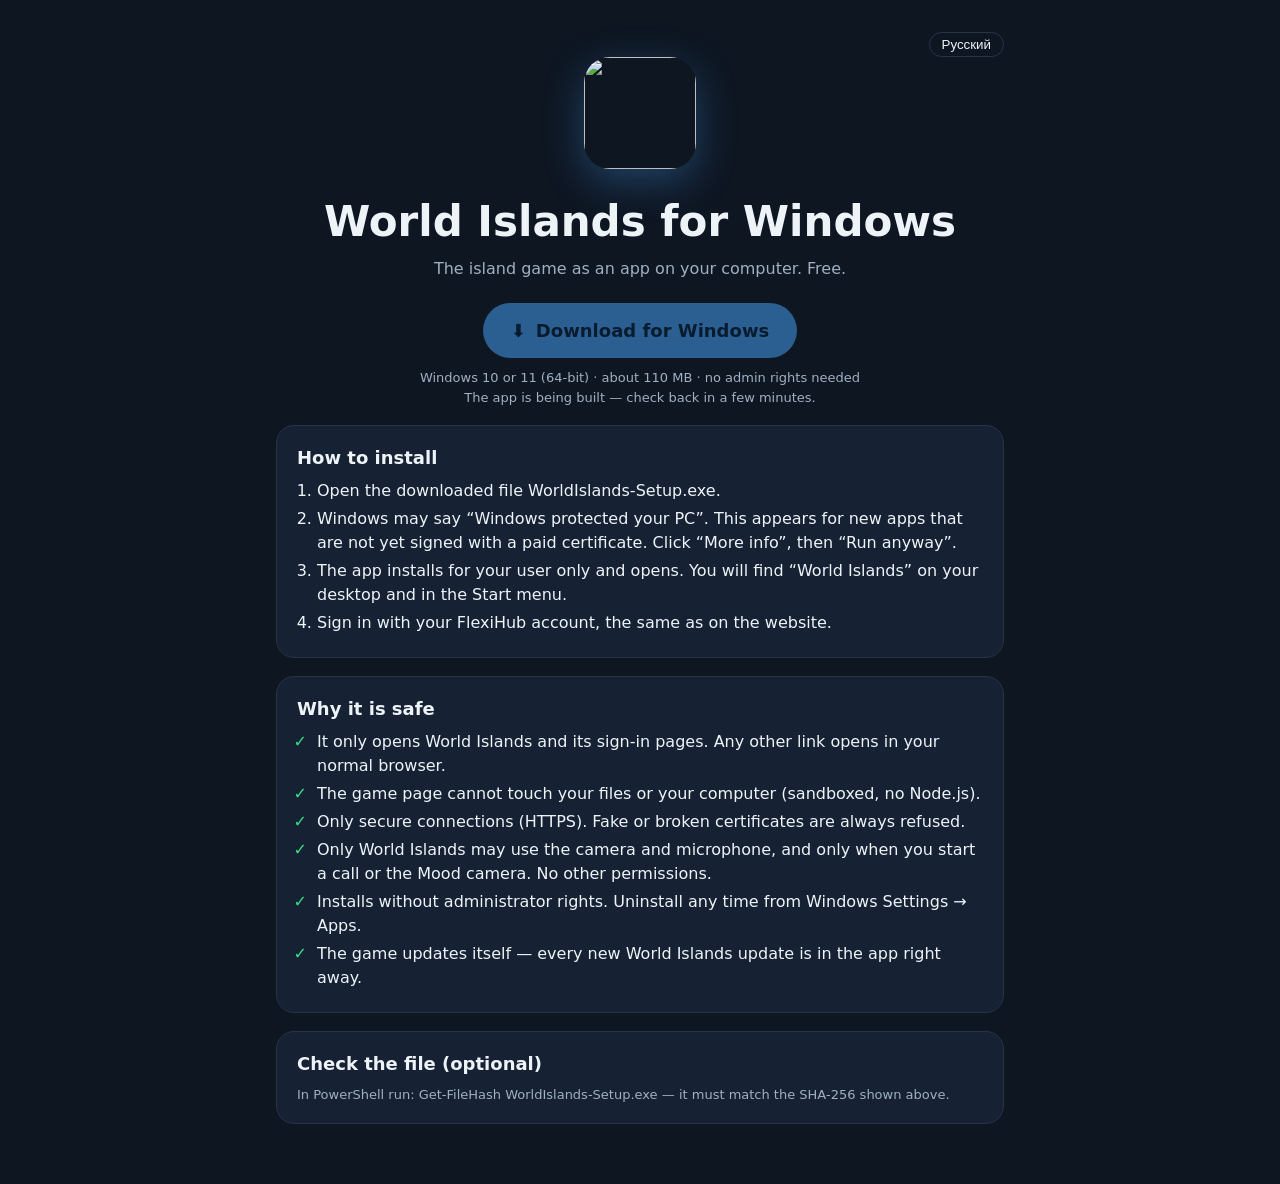
==== public/download.html @ 7c6dff48 "Bots dance properly; download page for the Windows app; menu link Co-Authored-By: Claude Opus 5.5 <n" ====
<!doctype html>
<html lang="en">
<head>
<meta charset="utf-8"><meta name="viewport" content="width=device-width, initial-scale=1">
<title>World Islands for Windows</title>
<meta name="description" content="Download World Islands for Windows 10 and 11. Free, safe, no admin rights needed.">
<link rel="icon" href="/img/favicon.png">
<style>
:root { --bg: #0e1622; --ink: #eef3f8; --muted: #9fb0c2; --card: #162233; --line: #263449; --accent: #4aa8ff; --ok: #3ddc84; }
* { box-sizing: border-box; } body { margin: 0; background: var(--bg); color: var(--ink); font-family: system-ui, 'Segoe UI', Roboto, sans-serif; line-height: 1.5; }
main { max-width: 760px; margin: 0 auto; padding: 32px 16px 60px; }
.hero { text-align: center; } .hero img { width: 112px; height: 112px; border-radius: 26px; box-shadow: 0 12px 40px rgba(74,168,255,.3); }
h1 { font-size: clamp(28px, 6vw, 42px); margin: 14px 0 4px; } .sub { color: var(--muted); margin: 0 0 22px; }
.btn { display: inline-flex; align-items: center; gap: 10px; background: var(--accent); color: #06223d; font-weight: 800; font-size: 18px; padding: 14px 28px; border-radius: 999px; text-decoration: none; }
.btn[aria-disabled=true] { opacity: .5; pointer-events: none; }
.small { color: var(--muted); font-size: 13px; margin-top: 10px; word-break: break-all; }
.card { background: var(--card); border: 1px solid var(--line); border-radius: 18px; padding: 18px 20px; margin-top: 18px; }
.card h2 { font-size: 18px; margin: 0 0 8px; } ol, ul { margin: 0; padding-left: 20px; } li { margin: 4px 0; }
.ok li::marker { content: '✓  '; color: var(--ok); }
code { background: #0b1220; padding: 2px 6px; border-radius: 6px; }
.lang { text-align: right; } .lang button { background: none; border: 1px solid var(--line); color: var(--ink); border-radius: 999px; padding: 4px 12px; cursor: pointer; }
</style>
</head>
<body><main>
<div class="lang"><button id="lang">Русский</button></div>
<div class="hero">
  <img src="/img/logo-192.png" alt="">
  <h1 data-t="title">World Islands for Windows</h1>
  <p class="sub" data-t="sub">The island game as an app on your computer. Free.</p>
  <a class="btn" id="dl" href="/download/WorldIslands-Setup.exe" download>⬇ <span data-t="btn">Download for Windows</span></a>
  <p class="small"><span data-t="req">Windows 10 or 11 (64-bit) · about 110 MB · no admin rights needed</span><br><span id="sum"></span></p>
</div>
<div class="card"><h2 data-t="howT">How to install</h2><ol>
  <li data-t="h1">Open the downloaded file <code>WorldIslands-Setup.exe</code>.</li>
  <li data-t="h2">Windows may say “Windows protected your PC”. This appears for new apps that are not yet signed with a paid certificate. Click “More info”, then “Run anyway”.</li>
  <li data-t="h3">The app installs for your user only and opens. You will find “World Islands” on your desktop and in the Start menu.</li>
  <li data-t="h4">Sign in with your FlexiHub account, the same as on the website.</li>
</ol></div>
<div class="card"><h2 data-t="secT">Why it is safe</h2><ul class="ok">
  <li data-t="s1">It only opens World Islands and its sign-in pages. Any other link opens in your normal browser.</li>
  <li data-t="s2">The game page cannot touch your files or your computer (sandboxed, no Node.js).</li>
  <li data-t="s3">Only secure connections (HTTPS). Fake or broken certificates are always refused.</li>
  <li data-t="s4">Only World Islands may use the camera and microphone, and only when you start a call or the Mood camera. No other permissions.</li>
  <li data-t="s5">Installs without administrator rights. Uninstall any time from Windows Settings → Apps.</li>
  <li data-t="s6">The game updates itself — every new World Islands update is in the app right away.</li>
</ul></div>
<div class="card"><h2 data-t="chkT">Check the file (optional)</h2><p class="small" style="margin:0" data-t="chk">In PowerShell run: Get-FileHash WorldIslands-Setup.exe — it must match the SHA-256 shown above.</p></div>
</main>
<script>
const RU = { title: 'World Islands для Windows', sub: 'Игра про острова — как приложение на компьютере. Бесплатно.', btn: 'Скачать для Windows', req: 'Windows 10 или 11 (64-бит) · около 110 МБ · права администратора не нужны',
  howT: 'Как установить', h1: 'Открой скачанный файл WorldIslands-Setup.exe.', h2: 'Windows может написать «Система Windows защитила ваш компьютер». Так бывает с новыми приложениями без платной подписи. Нажми «Подробнее», затем «Выполнить в любом случае».', h3: 'Приложение установится только для тебя и откроется. Ярлык «World Islands» появится на рабочем столе и в меню Пуск.', h4: 'Войди через аккаунт FlexiHub — так же, как на сайте.',
  secT: 'Почему это безопасно', s1: 'Открывает только World Islands и страницы входа. Остальные ссылки открываются в обычном браузере.', s2: 'Страница игры не имеет доступа к твоим файлам и компьютеру (песочница, без Node.js).', s3: 'Только защищённые соединения (HTTPS). Поддельные сертификаты всегда отклоняются.', s4: 'Камеру и микрофон может использовать только World Islands — и только когда ты звонишь или включаешь камеру настроения.', s5: 'Устанавливается без прав администратора. Удалить можно в Параметры → Приложения.', s6: 'Игра обновляется сама — все новые обновления сразу в приложении.',
  chkT: 'Проверить файл (по желанию)', chk: 'В PowerShell выполни: Get-FileHash WorldIslands-Setup.exe — значение должно совпасть с SHA-256 выше.' };
const EN = {}; document.querySelectorAll('[data-t]').forEach(e => EN[e.dataset.t] = e.textContent);
let ru = /^ru/i.test(navigator.language); const apply = () => { document.querySelectorAll('[data-t]').forEach(e => e.textContent = (ru ? RU : EN)[e.dataset.t]); document.getElementById('lang').textContent = ru ? 'English' : 'Русский'; document.documentElement.lang = ru ? 'ru' : 'en'; };
document.getElementById('lang').onclick = () => { ru = !ru; apply(); }; apply();
fetch('/download/WorldIslands-Setup.sha256.txt', { cache: 'no-store' }).then(r => r.ok ? r.text() : Promise.reject()).then(t => { t = t.trim(); if (!/^[0-9a-f]{64}$/.test(t)) throw 0; document.getElementById('sum').textContent = 'SHA-256: ' + t; })
  .catch(() => { const b = document.getElementById('dl'); b.setAttribute('aria-disabled', 'true'); document.getElementById('sum').textContent = ru ? 'Приложение собирается, загляни через несколько минут.' : 'The app is being built — check back in a few minutes.'; });
</script>
</body></html>
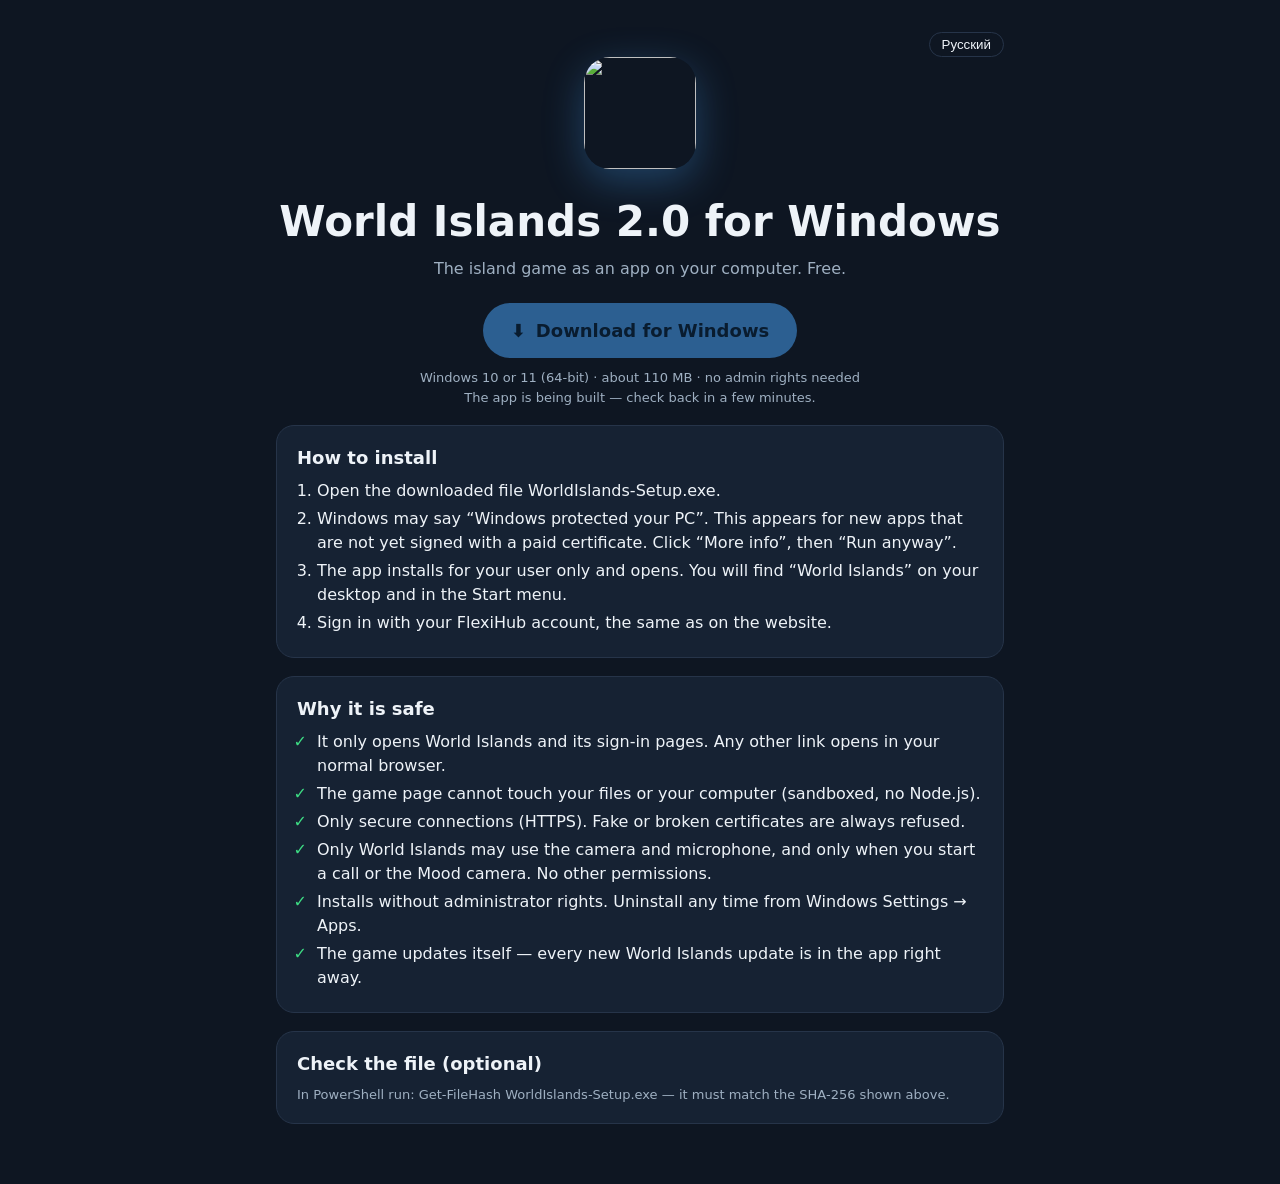
==== commit 521e20b1: "World Islands 2.0: up to 3 shows at once, UFO and foam shows, more admin fun, What's new screen Co-A" ====
--- a/public/download.html
+++ b/public/download.html
@@ -2,7 +2,7 @@
 <html lang="en">
 <head>
 <meta charset="utf-8"><meta name="viewport" content="width=device-width, initial-scale=1">
-<title>World Islands for Windows</title>
+<title>World Islands 2.0 for Windows</title>
 <meta name="description" content="Download World Islands for Windows 10 and 11. Free, safe, no admin rights needed.">
 <link rel="icon" href="/img/favicon.png">
 <style>
@@ -25,9 +25,9 @@
 <div class="lang"><button id="lang">Русский</button></div>
 <div class="hero">
   <img src="/img/logo-192.png" alt="">
-  <h1 data-t="title">World Islands for Windows</h1>
+  <h1 data-t="title">World Islands 2.0 for Windows</h1>
   <p class="sub" data-t="sub">The island game as an app on your computer. Free.</p>
-  <a class="btn" id="dl" href="/download/WorldIslands-Setup.exe" download>⬇ <span data-t="btn">Download for Windows</span></a>
+  <a class="btn" id="dl" href="https://github.com/erdanthecoder/copilot/releases/download/windows-app/WorldIslands-Setup.exe">⬇ <span data-t="btn">Download for Windows</span></a>
   <p class="small"><span data-t="req">Windows 10 or 11 (64-bit) · about 110 MB · no admin rights needed</span><br><span id="sum"></span></p>
 </div>
 <div class="card"><h2 data-t="howT">How to install</h2><ol>
@@ -47,7 +47,7 @@
 <div class="card"><h2 data-t="chkT">Check the file (optional)</h2><p class="small" style="margin:0" data-t="chk">In PowerShell run: Get-FileHash WorldIslands-Setup.exe — it must match the SHA-256 shown above.</p></div>
 </main>
 <script>
-const RU = { title: 'World Islands для Windows', sub: 'Игра про острова — как приложение на компьютере. Бесплатно.', btn: 'Скачать для Windows', req: 'Windows 10 или 11 (64-бит) · около 110 МБ · права администратора не нужны',
+const RU = { title: 'World Islands 2.0 для Windows', sub: 'Игра про острова — как приложение на компьютере. Бесплатно.', btn: 'Скачать для Windows', req: 'Windows 10 или 11 (64-бит) · около 110 МБ · права администратора не нужны',
   howT: 'Как установить', h1: 'Открой скачанный файл WorldIslands-Setup.exe.', h2: 'Windows может написать «Система Windows защитила ваш компьютер». Так бывает с новыми приложениями без платной подписи. Нажми «Подробнее», затем «Выполнить в любом случае».', h3: 'Приложение установится только для тебя и откроется. Ярлык «World Islands» появится на рабочем столе и в меню Пуск.', h4: 'Войди через аккаунт FlexiHub — так же, как на сайте.',
   secT: 'Почему это безопасно', s1: 'Открывает только World Islands и страницы входа. Остальные ссылки открываются в обычном браузере.', s2: 'Страница игры не имеет доступа к твоим файлам и компьютеру (песочница, без Node.js).', s3: 'Только защищённые соединения (HTTPS). Поддельные сертификаты всегда отклоняются.', s4: 'Камеру и микрофон может использовать только World Islands — и только когда ты звонишь или включаешь камеру настроения.', s5: 'Устанавливается без прав администратора. Удалить можно в Параметры → Приложения.', s6: 'Игра обновляется сама — все новые обновления сразу в приложении.',
   chkT: 'Проверить файл (по желанию)', chk: 'В PowerShell выполни: Get-FileHash WorldIslands-Setup.exe — значение должно совпасть с SHA-256 выше.' };
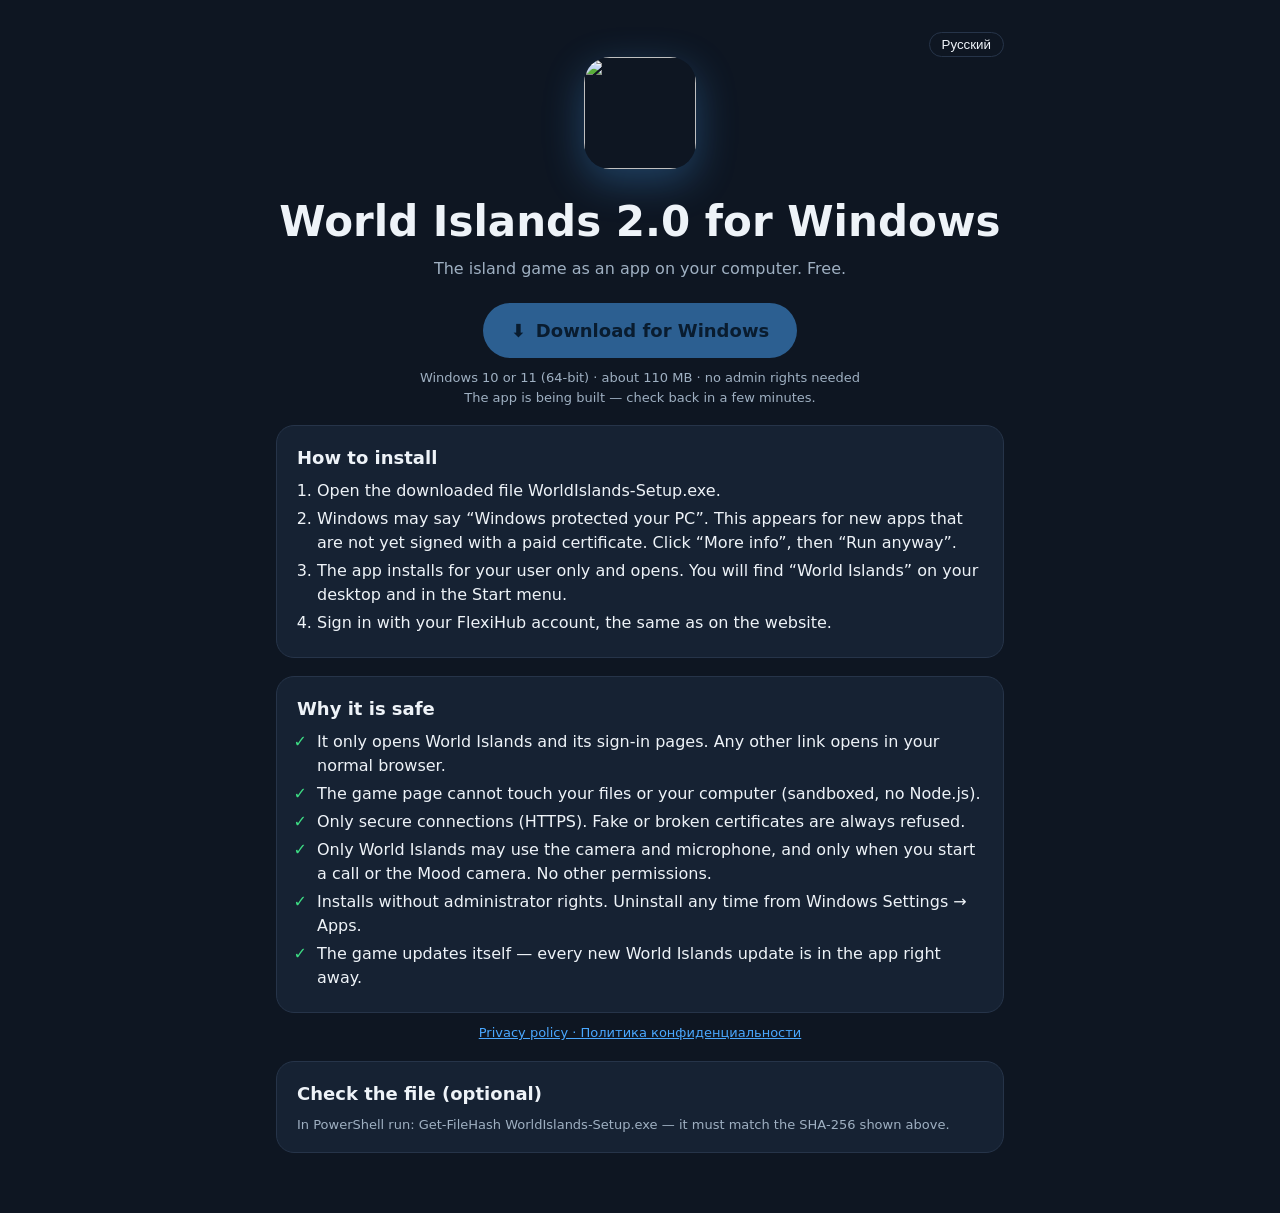
==== commit 42a90584: "Pentagon Mall with shops, café, Job Center and Barista job; faster rendering (static batching, label" ====
--- a/public/download.html
+++ b/public/download.html
@@ -2,7 +2,7 @@
 <html lang="en">
 <head>
 <meta charset="utf-8"><meta name="viewport" content="width=device-width, initial-scale=1">
-<title>World Islands 2.0 for Windows</title>
+<title>World Islands for Windows</title>
 <meta name="description" content="Download World Islands for Windows 10 and 11. Free, safe, no admin rights needed.">
 <link rel="icon" href="/img/favicon.png">
 <style>
@@ -25,7 +25,7 @@
 <div class="lang"><button id="lang">Русский</button></div>
 <div class="hero">
   <img src="/img/logo-192.png" alt="">
-  <h1 data-t="title">World Islands 2.0 for Windows</h1>
+  <h1 data-t="title">World Islands for Windows</h1>
   <p class="sub" data-t="sub">The island game as an app on your computer. Free.</p>
   <a class="btn" id="dl" href="https://github.com/erdanthecoder/copilot/releases/download/windows-app/WorldIslands-Setup.exe">⬇ <span data-t="btn">Download for Windows</span></a>
   <p class="small"><span data-t="req">Windows 10 or 11 (64-bit) · about 110 MB · no admin rights needed</span><br><span id="sum"></span></p>
@@ -44,14 +44,17 @@
   <li data-t="s5">Installs without administrator rights. Uninstall any time from Windows Settings → Apps.</li>
   <li data-t="s6">The game updates itself — every new World Islands update is in the app right away.</li>
 </ul></div>
+<p class="small" style="text-align:center"><a href="/privacy.html" style="color:#4aa8ff">Privacy policy · Политика конфиденциальности</a></p>
 <div class="card"><h2 data-t="chkT">Check the file (optional)</h2><p class="small" style="margin:0" data-t="chk">In PowerShell run: Get-FileHash WorldIslands-Setup.exe — it must match the SHA-256 shown above.</p></div>
 </main>
 <script>
-const RU = { title: 'World Islands 2.0 для Windows', sub: 'Игра про острова — как приложение на компьютере. Бесплатно.', btn: 'Скачать для Windows', req: 'Windows 10 или 11 (64-бит) · около 110 МБ · права администратора не нужны',
+const RU = { title: 'World Islands для Windows', sub: 'Игра про острова — как приложение на компьютере. Бесплатно.', btn: 'Скачать для Windows', req: 'Windows 10 или 11 (64-бит) · около 110 МБ · права администратора не нужны',
   howT: 'Как установить', h1: 'Открой скачанный файл WorldIslands-Setup.exe.', h2: 'Windows может написать «Система Windows защитила ваш компьютер». Так бывает с новыми приложениями без платной подписи. Нажми «Подробнее», затем «Выполнить в любом случае».', h3: 'Приложение установится только для тебя и откроется. Ярлык «World Islands» появится на рабочем столе и в меню Пуск.', h4: 'Войди через аккаунт FlexiHub — так же, как на сайте.',
   secT: 'Почему это безопасно', s1: 'Открывает только World Islands и страницы входа. Остальные ссылки открываются в обычном браузере.', s2: 'Страница игры не имеет доступа к твоим файлам и компьютеру (песочница, без Node.js).', s3: 'Только защищённые соединения (HTTPS). Поддельные сертификаты всегда отклоняются.', s4: 'Камеру и микрофон может использовать только World Islands — и только когда ты звонишь или включаешь камеру настроения.', s5: 'Устанавливается без прав администратора. Удалить можно в Параметры → Приложения.', s6: 'Игра обновляется сама — все новые обновления сразу в приложении.',
   chkT: 'Проверить файл (по желанию)', chk: 'В PowerShell выполни: Get-FileHash WorldIslands-Setup.exe — значение должно совпасть с SHA-256 выше.' };
 const EN = {}; document.querySelectorAll('[data-t]').forEach(e => EN[e.dataset.t] = e.textContent);
+// 2.0 from 10:00 Amman time (07:00 UTC) on 10 Oct 2026
+const V2 = Date.now() >= Date.parse('2026-10-10T07:00:00Z'); if (V2) { RU.title = 'World Islands 2.0 для Windows'; EN.title = 'World Islands 2.0 for Windows'; document.title = 'World Islands 2.0 for Windows'; }
 let ru = /^ru/i.test(navigator.language); const apply = () => { document.querySelectorAll('[data-t]').forEach(e => e.textContent = (ru ? RU : EN)[e.dataset.t]); document.getElementById('lang').textContent = ru ? 'English' : 'Русский'; document.documentElement.lang = ru ? 'ru' : 'en'; };
 document.getElementById('lang').onclick = () => { ru = !ru; apply(); }; apply();
 fetch('/download/WorldIslands-Setup.sha256.txt', { cache: 'no-store' }).then(r => r.ok ? r.text() : Promise.reject()).then(t => { t = t.trim(); if (!/^[0-9a-f]{64}$/.test(t)) throw 0; document.getElementById('sum').textContent = 'SHA-256: ' + t; })
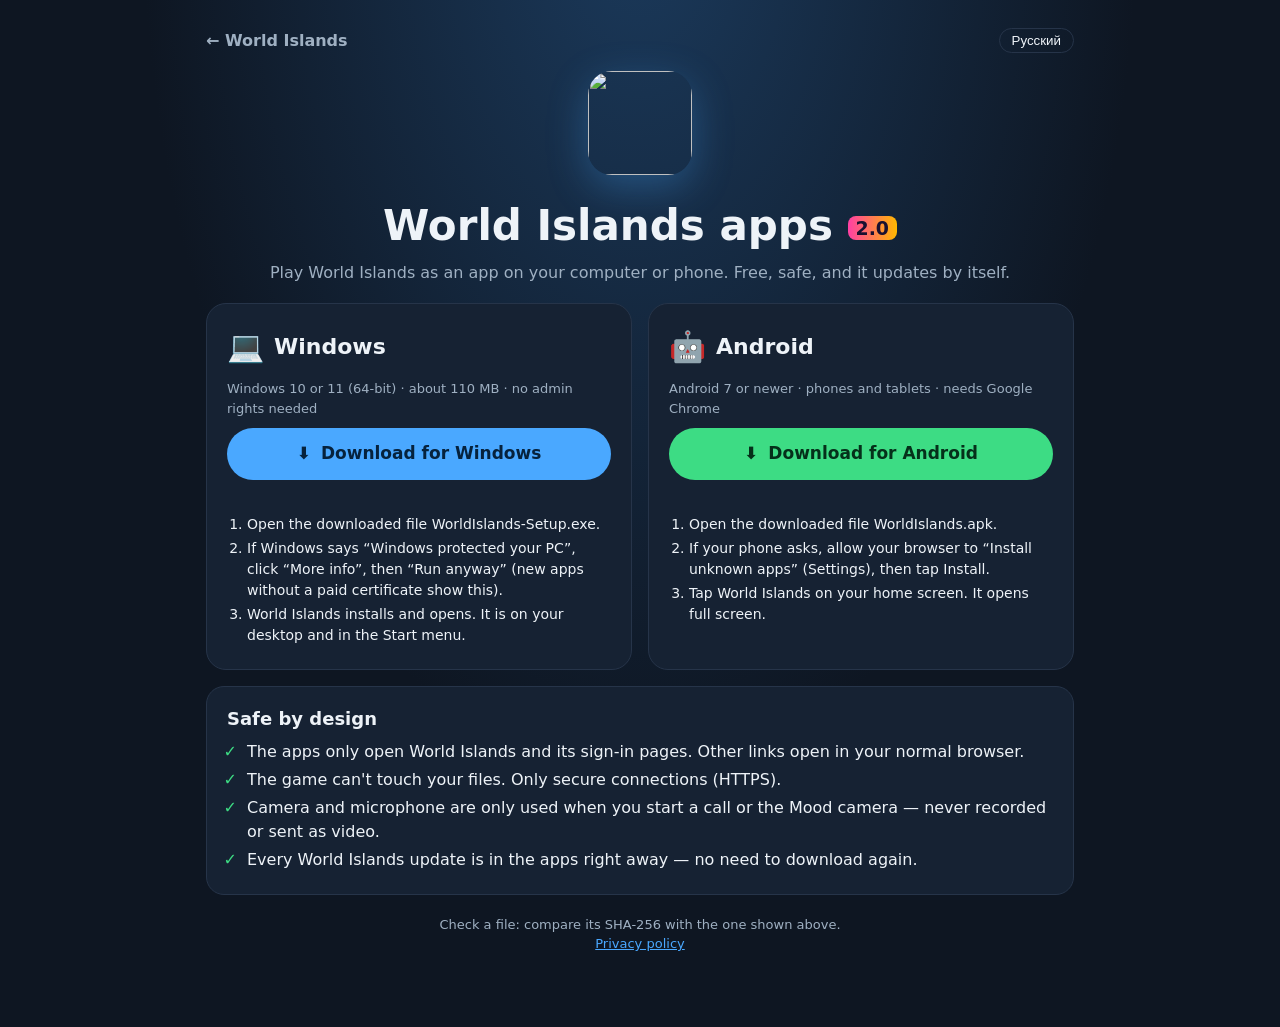
==== commit 6c73652a: "Apps download page for Windows and Android (served from world-islands.web.app); Apps menu link; Flex" ====
--- a/public/download.html
+++ b/public/download.html
@@ -2,62 +2,80 @@
 <html lang="en">
 <head>
 <meta charset="utf-8"><meta name="viewport" content="width=device-width, initial-scale=1">
-<title>World Islands for Windows</title>
-<meta name="description" content="Download World Islands for Windows 10 and 11. Free, safe, no admin rights needed.">
+<title>World Islands apps — Windows and Android</title>
+<meta name="description" content="Download World Islands for Windows 10/11 and Android. Free and safe.">
 <link rel="icon" href="/img/favicon.png">
 <style>
 :root { --bg: #0e1622; --ink: #eef3f8; --muted: #9fb0c2; --card: #162233; --line: #263449; --accent: #4aa8ff; --ok: #3ddc84; }
-* { box-sizing: border-box; } body { margin: 0; background: var(--bg); color: var(--ink); font-family: system-ui, 'Segoe UI', Roboto, sans-serif; line-height: 1.5; }
-main { max-width: 760px; margin: 0 auto; padding: 32px 16px 60px; }
-.hero { text-align: center; } .hero img { width: 112px; height: 112px; border-radius: 26px; box-shadow: 0 12px 40px rgba(74,168,255,.3); }
-h1 { font-size: clamp(28px, 6vw, 42px); margin: 14px 0 4px; } .sub { color: var(--muted); margin: 0 0 22px; }
-.btn { display: inline-flex; align-items: center; gap: 10px; background: var(--accent); color: #06223d; font-weight: 800; font-size: 18px; padding: 14px 28px; border-radius: 999px; text-decoration: none; }
-.btn[aria-disabled=true] { opacity: .5; pointer-events: none; }
-.small { color: var(--muted); font-size: 13px; margin-top: 10px; word-break: break-all; }
-.card { background: var(--card); border: 1px solid var(--line); border-radius: 18px; padding: 18px 20px; margin-top: 18px; }
-.card h2 { font-size: 18px; margin: 0 0 8px; } ol, ul { margin: 0; padding-left: 20px; } li { margin: 4px 0; }
+* { box-sizing: border-box; } body { margin: 0; background: radial-gradient(ellipse at 50% -10%, #1b3a5c 0%, #0e1622 55%); color: var(--ink); font-family: system-ui, 'Segoe UI', Roboto, sans-serif; line-height: 1.5; min-height: 100vh; }
+main { max-width: 900px; margin: 0 auto; padding: 28px 16px 60px; }
+.top { display: flex; justify-content: space-between; align-items: center; } .top a { color: var(--muted); text-decoration: none; font-weight: 700; }
+.lang button { background: none; border: 1px solid var(--line); color: var(--ink); border-radius: 999px; padding: 4px 12px; cursor: pointer; }
+.hero { text-align: center; margin: 18px 0 8px; } .hero img { width: 104px; height: 104px; border-radius: 24px; box-shadow: 0 12px 40px rgba(74,168,255,.3); }
+h1 { font-size: clamp(28px, 6vw, 42px); margin: 12px 0 4px; } h1 .v2 { font-size: .45em; background: linear-gradient(90deg,#ff3fa4,#ffb800); color: #1a1030; border-radius: 8px; padding: 1px 8px; vertical-align: middle; }
+.sub { color: var(--muted); margin: 0 0 18px; }
+.apps { display: grid; grid-template-columns: repeat(auto-fit, minmax(280px, 1fr)); gap: 16px; }
+.app { background: var(--card); border: 1px solid var(--line); border-radius: 20px; padding: 20px; display: flex; flex-direction: column; gap: 10px; }
+.app.mine { border-color: var(--accent); box-shadow: 0 0 0 2px rgba(74,168,255,.25); }
+.app h2 { margin: 0; font-size: 22px; display: flex; align-items: center; gap: 10px; } .app h2 span { font-size: 30px; }
+.req { color: var(--muted); font-size: 13px; margin: 0; }
+.btn { display: inline-flex; justify-content: center; align-items: center; gap: 10px; background: var(--accent); color: #06223d; font-weight: 800; font-size: 17px; padding: 13px 22px; border-radius: 999px; text-decoration: none; }
+.btn.and { background: var(--ok); color: #05301a; }
+.sum { color: var(--muted); font-size: 11px; word-break: break-all; margin: 0; min-height: 1em; }
+.app ol { margin: 0; padding-left: 20px; font-size: 14px; } .app li { margin: 3px 0; }
+.card { background: var(--card); border: 1px solid var(--line); border-radius: 18px; padding: 18px 20px; margin-top: 16px; }
+.card h2 { font-size: 18px; margin: 0 0 8px; } ul { margin: 0; padding-left: 20px; } li { margin: 4px 0; }
 .ok li::marker { content: '✓  '; color: var(--ok); }
-code { background: #0b1220; padding: 2px 6px; border-radius: 6px; }
-.lang { text-align: right; } .lang button { background: none; border: 1px solid var(--line); color: var(--ink); border-radius: 999px; padding: 4px 12px; cursor: pointer; }
+.foot { text-align: center; color: var(--muted); font-size: 13px; margin-top: 20px; } .foot a { color: var(--accent); }
 </style>
 </head>
 <body><main>
-<div class="lang"><button id="lang">Русский</button></div>
+<div class="top"><a href="/">← World Islands</a><div class="lang"><button id="lang">Русский</button></div></div>
 <div class="hero">
   <img src="/img/logo-192.png" alt="">
-  <h1 data-t="title">World Islands for Windows</h1>
-  <p class="sub" data-t="sub">The island game as an app on your computer. Free.</p>
-  <a class="btn" id="dl" href="https://github.com/erdanthecoder/copilot/releases/download/windows-app/WorldIslands-Setup.exe">⬇ <span data-t="btn">Download for Windows</span></a>
-  <p class="small"><span data-t="req">Windows 10 or 11 (64-bit) · about 110 MB · no admin rights needed</span><br><span id="sum"></span></p>
+  <h1><span data-t="title">World Islands apps</span> <span class="v2">2.0</span></h1>
+  <p class="sub" data-t="sub">Play World Islands as an app on your computer or phone. Free, safe, and it updates by itself.</p>
 </div>
-<div class="card"><h2 data-t="howT">How to install</h2><ol>
-  <li data-t="h1">Open the downloaded file <code>WorldIslands-Setup.exe</code>.</li>
-  <li data-t="h2">Windows may say “Windows protected your PC”. This appears for new apps that are not yet signed with a paid certificate. Click “More info”, then “Run anyway”.</li>
-  <li data-t="h3">The app installs for your user only and opens. You will find “World Islands” on your desktop and in the Start menu.</li>
-  <li data-t="h4">Sign in with your FlexiHub account, the same as on the website.</li>
-</ol></div>
-<div class="card"><h2 data-t="secT">Why it is safe</h2><ul class="ok">
-  <li data-t="s1">It only opens World Islands and its sign-in pages. Any other link opens in your normal browser.</li>
-  <li data-t="s2">The game page cannot touch your files or your computer (sandboxed, no Node.js).</li>
-  <li data-t="s3">Only secure connections (HTTPS). Fake or broken certificates are always refused.</li>
-  <li data-t="s4">Only World Islands may use the camera and microphone, and only when you start a call or the Mood camera. No other permissions.</li>
-  <li data-t="s5">Installs without administrator rights. Uninstall any time from Windows Settings → Apps.</li>
-  <li data-t="s6">The game updates itself — every new World Islands update is in the app right away.</li>
+<div class="apps" id="apps">
+  <section class="app" id="win">
+    <h2><span>💻</span> Windows</h2>
+    <p class="req" data-t="winReq">Windows 10 or 11 (64-bit) · about 110 MB · no admin rights needed</p>
+    <a class="btn" href="/download/windows">⬇ <span data-t="winBtn">Download for Windows</span></a>
+    <p class="sum" id="sumWin"></p>
+    <ol><li data-t="w1">Open the downloaded file WorldIslands-Setup.exe.</li><li data-t="w2">If Windows says “Windows protected your PC”, click “More info”, then “Run anyway” (new apps without a paid certificate show this).</li><li data-t="w3">World Islands installs and opens. It is on your desktop and in the Start menu.</li></ol>
+  </section>
+  <section class="app" id="and">
+    <h2><span>🤖</span> Android</h2>
+    <p class="req" data-t="andReq">Android 7 or newer · phones and tablets · needs Google Chrome</p>
+    <a class="btn and" href="/download/android">⬇ <span data-t="andBtn">Download for Android</span></a>
+    <p class="sum" id="sumAnd"></p>
+    <ol><li data-t="a1">Open the downloaded file WorldIslands.apk.</li><li data-t="a2">If your phone asks, allow your browser to “Install unknown apps” (Settings), then tap Install.</li><li data-t="a3">Tap World Islands on your home screen. It opens full screen.</li></ol>
+  </section>
+</div>
+<div class="card"><h2 data-t="secT">Safe by design</h2><ul class="ok">
+  <li data-t="s1">The apps only open World Islands and its sign-in pages. Other links open in your normal browser.</li>
+  <li data-t="s2">The game can't touch your files. Only secure connections (HTTPS).</li>
+  <li data-t="s3">Camera and microphone are only used when you start a call or the Mood camera — never recorded or sent as video.</li>
+  <li data-t="s4">Every World Islands update is in the apps right away — no need to download again.</li>
 </ul></div>
-<p class="small" style="text-align:center"><a href="/privacy.html" style="color:#4aa8ff">Privacy policy · Политика конфиденциальности</a></p>
-<div class="card"><h2 data-t="chkT">Check the file (optional)</h2><p class="small" style="margin:0" data-t="chk">In PowerShell run: Get-FileHash WorldIslands-Setup.exe — it must match the SHA-256 shown above.</p></div>
+<p class="foot"><span data-t="chk">Check a file: compare its SHA-256 with the one shown above.</span><br><a href="/privacy.html" data-t="priv">Privacy policy</a></p>
 </main>
 <script>
-const RU = { title: 'World Islands для Windows', sub: 'Игра про острова — как приложение на компьютере. Бесплатно.', btn: 'Скачать для Windows', req: 'Windows 10 или 11 (64-бит) · около 110 МБ · права администратора не нужны',
-  howT: 'Как установить', h1: 'Открой скачанный файл WorldIslands-Setup.exe.', h2: 'Windows может написать «Система Windows защитила ваш компьютер». Так бывает с новыми приложениями без платной подписи. Нажми «Подробнее», затем «Выполнить в любом случае».', h3: 'Приложение установится только для тебя и откроется. Ярлык «World Islands» появится на рабочем столе и в меню Пуск.', h4: 'Войди через аккаунт FlexiHub — так же, как на сайте.',
-  secT: 'Почему это безопасно', s1: 'Открывает только World Islands и страницы входа. Остальные ссылки открываются в обычном браузере.', s2: 'Страница игры не имеет доступа к твоим файлам и компьютеру (песочница, без Node.js).', s3: 'Только защищённые соединения (HTTPS). Поддельные сертификаты всегда отклоняются.', s4: 'Камеру и микрофон может использовать только World Islands — и только когда ты звонишь или включаешь камеру настроения.', s5: 'Устанавливается без прав администратора. Удалить можно в Параметры → Приложения.', s6: 'Игра обновляется сама — все новые обновления сразу в приложении.',
-  chkT: 'Проверить файл (по желанию)', chk: 'В PowerShell выполни: Get-FileHash WorldIslands-Setup.exe — значение должно совпасть с SHA-256 выше.' };
+const RU = { title: 'Приложения World Islands', sub: 'Играй в World Islands как в приложение на компьютере или телефоне. Бесплатно, безопасно и обновляется само.',
+  winReq: 'Windows 10 или 11 (64-бит) · около 110 МБ · без прав администратора', winBtn: 'Скачать для Windows',
+  w1: 'Открой скачанный файл WorldIslands-Setup.exe.', w2: 'Если Windows пишет «Система Windows защитила ваш компьютер», нажми «Подробнее», затем «Выполнить в любом случае» (так бывает с новыми приложениями без платной подписи).', w3: 'World Islands установится и откроется. Ярлык — на рабочем столе и в меню Пуск.',
+  andReq: 'Android 7 или новее · телефоны и планшеты · нужен Google Chrome', andBtn: 'Скачать для Android',
+  a1: 'Открой скачанный файл WorldIslands.apk.', a2: 'Если телефон спросит, разреши браузеру «Установку неизвестных приложений» (Настройки) и нажми «Установить».', a3: 'Нажми World Islands на главном экране — откроется на весь экран.',
+  secT: 'Безопасно', s1: 'Приложения открывают только World Islands и страницы входа. Остальные ссылки — в обычном браузере.', s2: 'Игра не имеет доступа к твоим файлам. Только защищённые соединения (HTTPS).', s3: 'Камера и микрофон работают только во время звонка или камеры настроения — ничего не записывается и не отправляется как видео.', s4: 'Все обновления World Islands сразу в приложениях — скачивать заново не нужно.',
+  chk: 'Проверка файла: сравни его SHA-256 с указанным выше.', priv: 'Политика конфиденциальности' };
 const EN = {}; document.querySelectorAll('[data-t]').forEach(e => EN[e.dataset.t] = e.textContent);
-// 2.0 from 10:00 Amman time (07:00 UTC) on 10 Oct 2026
-const V2 = Date.now() >= Date.parse('2026-10-10T07:00:00Z'); if (V2) { RU.title = 'World Islands 2.0 для Windows'; EN.title = 'World Islands 2.0 for Windows'; document.title = 'World Islands 2.0 for Windows'; }
-let ru = /^ru/i.test(navigator.language); const apply = () => { document.querySelectorAll('[data-t]').forEach(e => e.textContent = (ru ? RU : EN)[e.dataset.t]); document.getElementById('lang').textContent = ru ? 'English' : 'Русский'; document.documentElement.lang = ru ? 'ru' : 'en'; };
+let ru = /^ru/i.test(navigator.language);
+const apply = () => { document.querySelectorAll('[data-t]').forEach(e => e.textContent = (ru ? RU : EN)[e.dataset.t]); document.getElementById('lang').textContent = ru ? 'English' : 'Русский'; document.documentElement.lang = ru ? 'ru' : 'en'; };
 document.getElementById('lang').onclick = () => { ru = !ru; apply(); }; apply();
-fetch('/download/WorldIslands-Setup.sha256.txt', { cache: 'no-store' }).then(r => r.ok ? r.text() : Promise.reject()).then(t => { t = t.trim(); if (!/^[0-9a-f]{64}$/.test(t)) throw 0; document.getElementById('sum').textContent = 'SHA-256: ' + t; })
-  .catch(() => { const b = document.getElementById('dl'); b.setAttribute('aria-disabled', 'true'); document.getElementById('sum').textContent = ru ? 'Приложение собирается, загляни через несколько минут.' : 'The app is being built — check back in a few minutes.'; });
+// on a phone, show the Android app first
+const android = /android/i.test(navigator.userAgent), apps = document.getElementById('apps');
+if (android) { apps.prepend(document.getElementById('and')); document.getElementById('and').classList.add('mine'); } else if (/windows/i.test(navigator.userAgent)) document.getElementById('win').classList.add('mine');
+const sum = (file, id) => fetch(file, { cache: 'no-store' }).then(r => r.ok ? r.text() : Promise.reject()).then(t => { t = t.trim(); if (!/^[0-9a-f]{64}$/.test(t)) throw 0; document.getElementById(id).textContent = 'SHA-256: ' + t; }).catch(() => {});
+sum('/download/WorldIslands-Setup.sha256.txt', 'sumWin'); sum('/download/WorldIslands-apk.sha256.txt', 'sumAnd');
 </script>
 </body></html>
